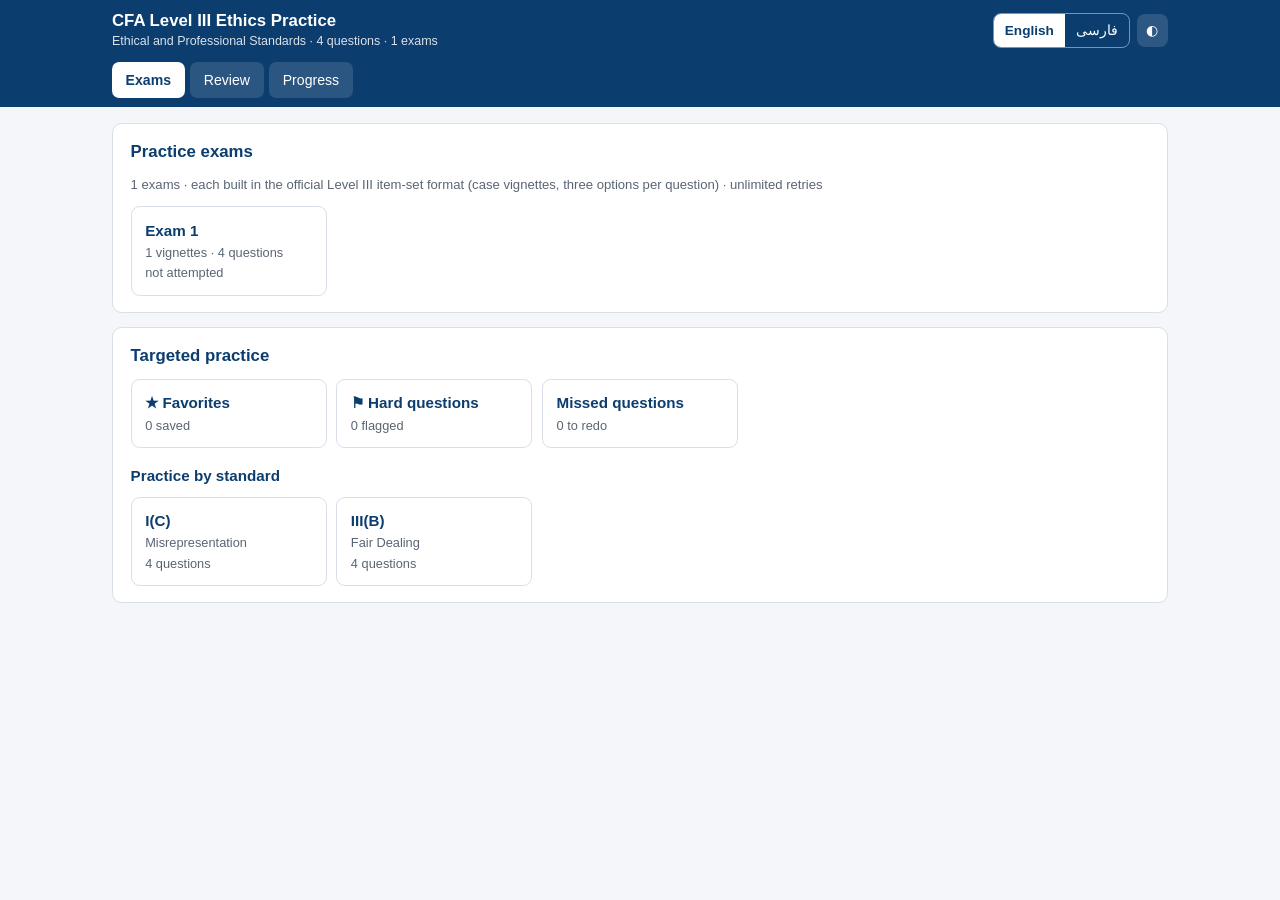
==== index.html @ cecebac5 "Initial app skeleton: static app, server mode, validator (question bank in progress) Co-Authored-By:" ====
<!DOCTYPE html>
<html lang="en" dir="ltr">
<head>
<meta charset="utf-8">
<meta name="viewport" content="width=device-width, initial-scale=1">
<meta name="theme-color" content="#0b3d6e">
<title>CFA Ethics Practice</title>
<link rel="preconnect" href="https://fonts.googleapis.com">
<link rel="preconnect" href="https://fonts.gstatic.com" crossorigin>
<link href="https://fonts.googleapis.com/css2?family=Vazirmatn:wght@400;600;700&display=swap" rel="stylesheet">
<link rel="stylesheet" href="style.css">
</head>
<body>
<header class="top">
  <div class="top-in">
    <div class="brand">
      <h1 id="t-title">CFA Level III Ethics Practice</h1>
      <div class="sub" id="t-sub"></div>
    </div>
    <div class="tools">
      <div class="lang" role="group" aria-label="Language">
        <button type="button" data-lang="en" class="on">English</button>
        <button type="button" data-lang="fa">فارسی</button>
      </div>
      <button type="button" class="iconbtn" id="themeBtn" aria-label="Theme">◐</button>
    </div>
  </div>
  <nav class="tabs" id="tabs"></nav>
</header>
<main id="app"><div class="card"><div class="empty">Loading...</div></div></main>
<script src="data/bank.js"></script>
<script src="app.js"></script>
</body>
</html>
---- style.css ----
:root{
  --navy:#0b3d6e; --navy-2:#134f8a; --green:#127a43; --red:#b3212f; --amber:#a86400;
  --bg:#f4f6f9; --card:#ffffff; --line:#d9dfe7; --ink:#18202a; --mut:#5a6573;
  --sel:#e7f0fb; --ok-bg:#e6f5ec; --bad-bg:#fbe9eb; --note-bg:#f6f8fb; --vig-bg:#fbfaf6;
  --font-en:-apple-system,BlinkMacSystemFont,"Segoe UI",Roboto,Helvetica,Arial,sans-serif;
  --font-fa:"Vazirmatn",Tahoma,"Segoe UI",sans-serif;
}
:root[data-theme="dark"]{
  --navy:#7fb2ea; --navy-2:#9cc4ef; --green:#5cc68a; --red:#ff8a93; --amber:#f0b45a;
  --bg:#11161d; --card:#1a212b; --line:#2d3743; --ink:#e6ebf1; --mut:#9aa6b4;
  --sel:#1f3350; --ok-bg:#16301f; --bad-bg:#3a1c20; --note-bg:#1e2631; --vig-bg:#1d232c;
}
@media (prefers-color-scheme: dark){
  :root:not([data-theme="light"]){
    --navy:#7fb2ea; --navy-2:#9cc4ef; --green:#5cc68a; --red:#ff8a93; --amber:#f0b45a;
    --bg:#11161d; --card:#1a212b; --line:#2d3743; --ink:#e6ebf1; --mut:#9aa6b4;
    --sel:#1f3350; --ok-bg:#16301f; --bad-bg:#3a1c20; --note-bg:#1e2631; --vig-bg:#1d232c;
  }
}
*,*::before,*::after{box-sizing:border-box}
html{-webkit-text-size-adjust:100%;text-size-adjust:100%}
body{margin:0;background:var(--bg);color:var(--ink);font-family:var(--font-en);font-size:1rem;line-height:1.6;
     overflow-wrap:anywhere;word-break:normal}
html[lang="fa"] body{font-family:var(--font-fa);line-height:1.9}
img,canvas,svg{max-width:100%}
button{font:inherit;color:inherit}
p,li,div,span,b,td,th,button,h1,h2,h3{overflow-wrap:anywhere;min-width:0}

/* header */
.top{background:#0b3d6e;color:#fff;position:relative;z-index:5}
@media (min-width:48rem){.top{position:sticky;top:0}}
.top-in{max-width:68rem;margin:0 auto;padding:.6rem 1rem;display:flex;flex-wrap:wrap;align-items:center;gap:.5rem .9rem}
.brand{flex:1 1 14rem;min-width:0}
.brand h1{font-size:1.05rem;margin:0;font-weight:700;line-height:1.35}
.brand .sub{font-size:.78rem;opacity:.85}
.tools{display:flex;flex-wrap:wrap;gap:.4rem;align-items:center}
.lang{display:inline-flex;border:1px solid rgba(255,255,255,.45);border-radius:.5rem;overflow:hidden}
.lang button{background:transparent;color:#fff;border:0;padding:.35rem .7rem;font-size:.85rem;cursor:pointer}
.lang button.on{background:#fff;color:#0b3d6e;font-weight:700}
.iconbtn{background:rgba(255,255,255,.14);border:0;color:#fff;border-radius:.5rem;padding:.35rem .6rem;cursor:pointer;font-size:.85rem}
nav.tabs{max-width:68rem;margin:0 auto;padding:0 1rem .55rem;display:flex;flex-wrap:wrap;gap:.35rem}
nav.tabs button{background:rgba(255,255,255,.13);color:#fff;border:0;padding:.42rem .85rem;border-radius:.45rem;font-size:.88rem;cursor:pointer}
nav.tabs button.on{background:#fff;color:#0b3d6e;font-weight:700}

main{max-width:68rem;margin:0 auto;padding:1rem}
.card{background:var(--card);border:1px solid var(--line);border-radius:.6rem;padding:1rem 1.1rem;margin-bottom:.9rem;min-width:0}
h2{font-size:1.05rem;margin:0 0 .7rem;color:var(--navy);line-height:1.4}
h3{font-size:.95rem;margin:1rem 0 .5rem;color:var(--navy)}
.meta{font-size:.82rem;color:var(--mut);display:flex;flex-wrap:wrap;gap:.3rem 1rem}
.grid{display:grid;grid-template-columns:repeat(auto-fill,minmax(min(100%,11.5rem),1fr));gap:.6rem}
.tile{display:block;width:100%;text-align:start;border:1px solid var(--line);border-radius:.55rem;padding:.7rem .85rem;
      background:var(--card);cursor:pointer;min-width:0}
.tile:hover{border-color:var(--navy)}
.tile b{display:block;color:var(--navy);font-size:.95rem}
.tile span{display:block;font-size:.8rem;color:var(--mut)}
.tile .score-good{color:var(--green);font-weight:700}
.tile .score-mid{color:var(--amber);font-weight:700}
.tile .score-bad{color:var(--red);font-weight:700}

.pill{display:inline-block;font-size:.74rem;padding:.08rem .55rem;border-radius:1rem;background:var(--note-bg);
      color:var(--mut);border:1px solid var(--line);margin:0 .25rem .25rem 0;max-width:100%}
html[dir="rtl"] .pill{margin:0 0 .25rem .25rem}

.vignette{background:var(--vig-bg);border:1px solid var(--line);border-radius:.55rem;padding:.8rem 1rem;margin:.4rem 0 .2rem;
          white-space:pre-line;font-size:.95rem}
details.vig summary{cursor:pointer;color:var(--navy);font-weight:600;padding:.2rem 0}
.qtext{font-size:1.02rem;font-weight:600;margin:.8rem 0 .7rem;white-space:pre-line}
.opt{display:flex;gap:.6rem;align-items:flex-start;width:100%;text-align:start;padding:.65rem .8rem;margin-bottom:.5rem;
     border:1px solid var(--line);border-radius:.5rem;background:var(--card);cursor:pointer;min-width:0}
.opt .lt{flex:0 0 auto;font-weight:700;color:var(--navy);min-width:1.4rem}
.opt .tx{flex:1 1 auto;min-width:0}
.opt:hover{border-color:var(--navy)}
.opt.sel{border-color:var(--navy);background:var(--sel)}
.opt.right{border-color:var(--green);background:var(--ok-bg)}
.opt.wrong{border-color:var(--red);background:var(--bad-bg)}
.opt[disabled]{cursor:default}
.ans{border-inline-start:4px solid var(--green);background:var(--ok-bg);padding:.75rem .95rem;border-radius:.4rem;margin-top:.8rem;white-space:pre-line}
.ref{border-inline-start:4px solid var(--navy);background:var(--note-bg);padding:.6rem .95rem;border-radius:.4rem;margin-top:.55rem;
     font-size:.9rem;white-space:pre-line}
.bar{display:flex;flex-wrap:wrap;gap:.5rem;align-items:center;margin-top:.9rem}
.spacer{flex:1 1 auto}
.act{background:var(--navy-2);color:#fff;border:0;padding:.55rem 1rem;border-radius:.45rem;cursor:pointer;font-size:.92rem}
:root[data-theme="dark"] .act{color:#0d1520}
@media (prefers-color-scheme: dark){:root:not([data-theme="light"]) .act{color:#0d1520}}
.act.ghost{background:transparent;color:var(--navy);border:1px solid var(--navy)}
.act[disabled]{opacity:.45;cursor:default}
.flag{background:var(--card);border:1px solid var(--line);padding:.42rem .75rem;border-radius:.45rem;cursor:pointer;font-size:.86rem;color:var(--mut)}
.flag.on{border-color:var(--amber);color:var(--amber);font-weight:700}
.flag.hard.on{border-color:var(--red);color:var(--red)}
.prog{height:.4rem;background:var(--line);border-radius:.3rem;overflow:hidden;margin:.6rem 0 .2rem}
.prog i{display:block;height:100%;background:var(--navy-2);transition:width .25s}
html[dir="rtl"] .prog i{margin-inline-start:0}
.qnav{display:flex;flex-wrap:wrap;gap:.3rem;margin-top:.6rem}
.qnav button{min-width:2.1rem;padding:.25rem .4rem;border:1px solid var(--line);border-radius:.35rem;background:var(--card);cursor:pointer;font-size:.8rem}
.qnav button.cur{border-color:var(--navy);font-weight:700;color:var(--navy)}
.qnav button.ok{background:var(--ok-bg);border-color:var(--green)}
.qnav button.no{background:var(--bad-bg);border-color:var(--red)}
.qnav button.ans-d{background:var(--sel)}
.stats{display:flex;flex-wrap:wrap;gap:.8rem 1.6rem;margin:.6rem 0}
.stat b{display:block;font-size:1.45rem;color:var(--navy);line-height:1.2}
.stat span{font-size:.78rem;color:var(--mut)}
.tablewrap{overflow-x:auto;-webkit-overflow-scrolling:touch;max-width:100%}
table{width:100%;border-collapse:collapse;font-size:.88rem}
th,td{text-align:start;padding:.45rem .5rem;border-bottom:1px solid var(--line);vertical-align:top}
th{color:var(--mut);font-weight:600;font-size:.76rem;text-transform:capitalize}
.good{color:var(--green);font-weight:700}.mid{color:var(--amber);font-weight:700}.bad{color:var(--red);font-weight:700}
.empty{color:var(--mut);text-align:center;padding:1.3rem 0}
.barrow{display:flex;align-items:center;gap:.6rem;margin:.35rem 0;flex-wrap:wrap}
.barrow .lbl{flex:1 1 12rem;min-width:0;font-size:.86rem}
.barrow .track{flex:2 1 10rem;height:.65rem;background:var(--line);border-radius:.4rem;overflow:hidden;min-width:6rem}
.barrow .track i{display:block;height:100%}
.barrow .val{flex:0 0 auto;font-size:.82rem;min-width:4.5rem;text-align:end}
.form{display:grid;gap:.6rem;max-width:24rem}
.form input{padding:.6rem .7rem;border:1px solid var(--line);border-radius:.45rem;background:var(--card);color:var(--ink);font:inherit;width:100%}
.err{color:var(--red);font-size:.88rem;min-height:1.2em}
.tip{font-size:.9rem;color:var(--mut)}
.guide li{margin-bottom:.35rem}
.result-q{border-top:1px solid var(--line);padding:.7rem 0}
.toast{position:fixed;inset-inline:1rem;bottom:1rem;max-width:30rem;margin:0 auto;background:#0b3d6e;color:#fff;padding:.6rem .9rem;
       border-radius:.5rem;font-size:.9rem;z-index:20;text-align:center}
@media (max-width:40rem){
  main{padding:.75rem}
  .card{padding:.85rem .85rem}
  .brand h1{font-size:.98rem}
  .act,.flag{padding:.5rem .75rem}
  .bar .spacer{display:none}
}
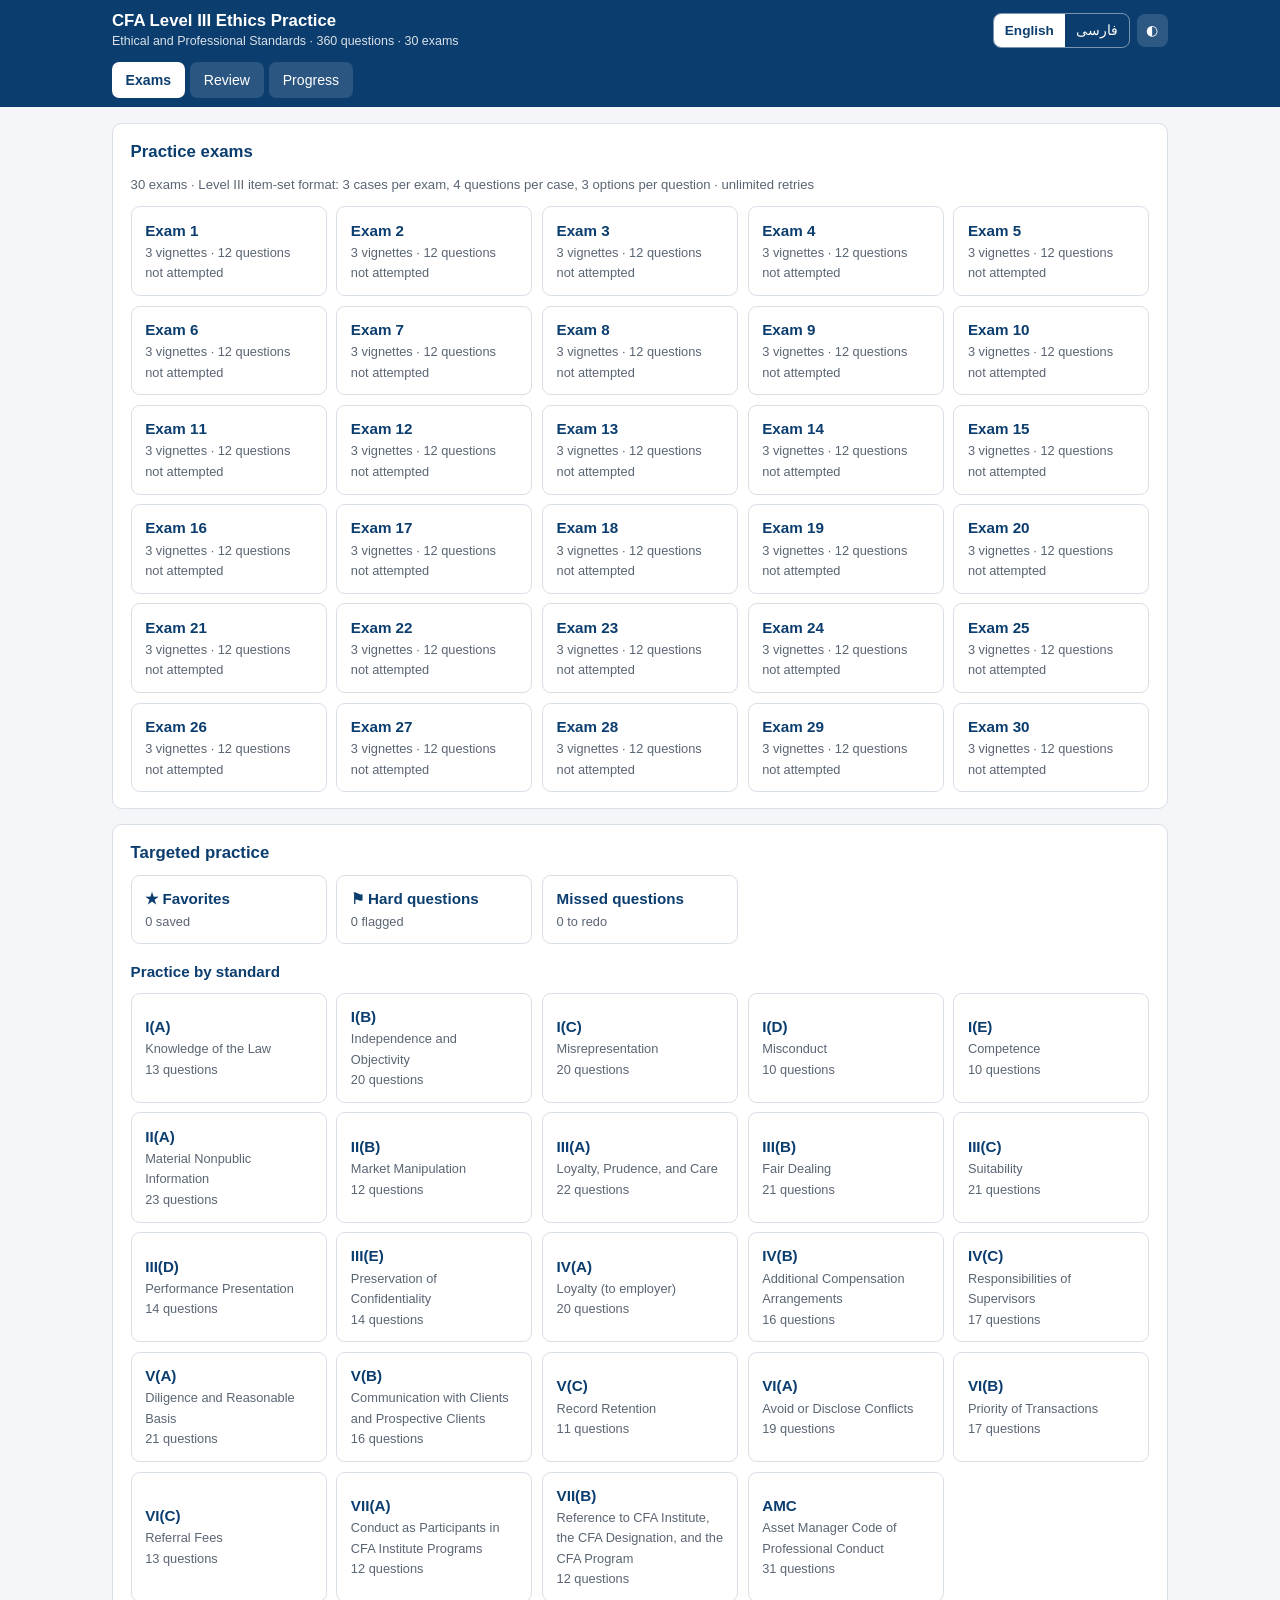
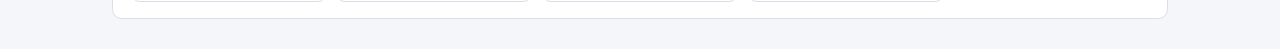
==== commit 541b7166: "Add 30 verified bilingual exams (360 questions), lesson formatting, cache busting Co-Authored-By: Cl" ====
--- a/index.html
+++ b/index.html
@@ -8,7 +8,7 @@
 <link rel="preconnect" href="https://fonts.googleapis.com">
 <link rel="preconnect" href="https://fonts.gstatic.com" crossorigin>
 <link href="https://fonts.googleapis.com/css2?family=Vazirmatn:wght@400;600;700&display=swap" rel="stylesheet">
-<link rel="stylesheet" href="style.css">
+<link rel="stylesheet" href="style.css?v=20261020b">
 </head>
 <body>
 <header class="top">
@@ -28,7 +28,7 @@
   <nav class="tabs" id="tabs"></nav>
 </header>
 <main id="app"><div class="card"><div class="empty">Loading...</div></div></main>
-<script src="data/bank.js"></script>
-<script src="app.js"></script>
+<script src="data/bank.js?v=20261020b"></script>
+<script src="app.js?v=20261020b"></script>
 </body>
 </html>
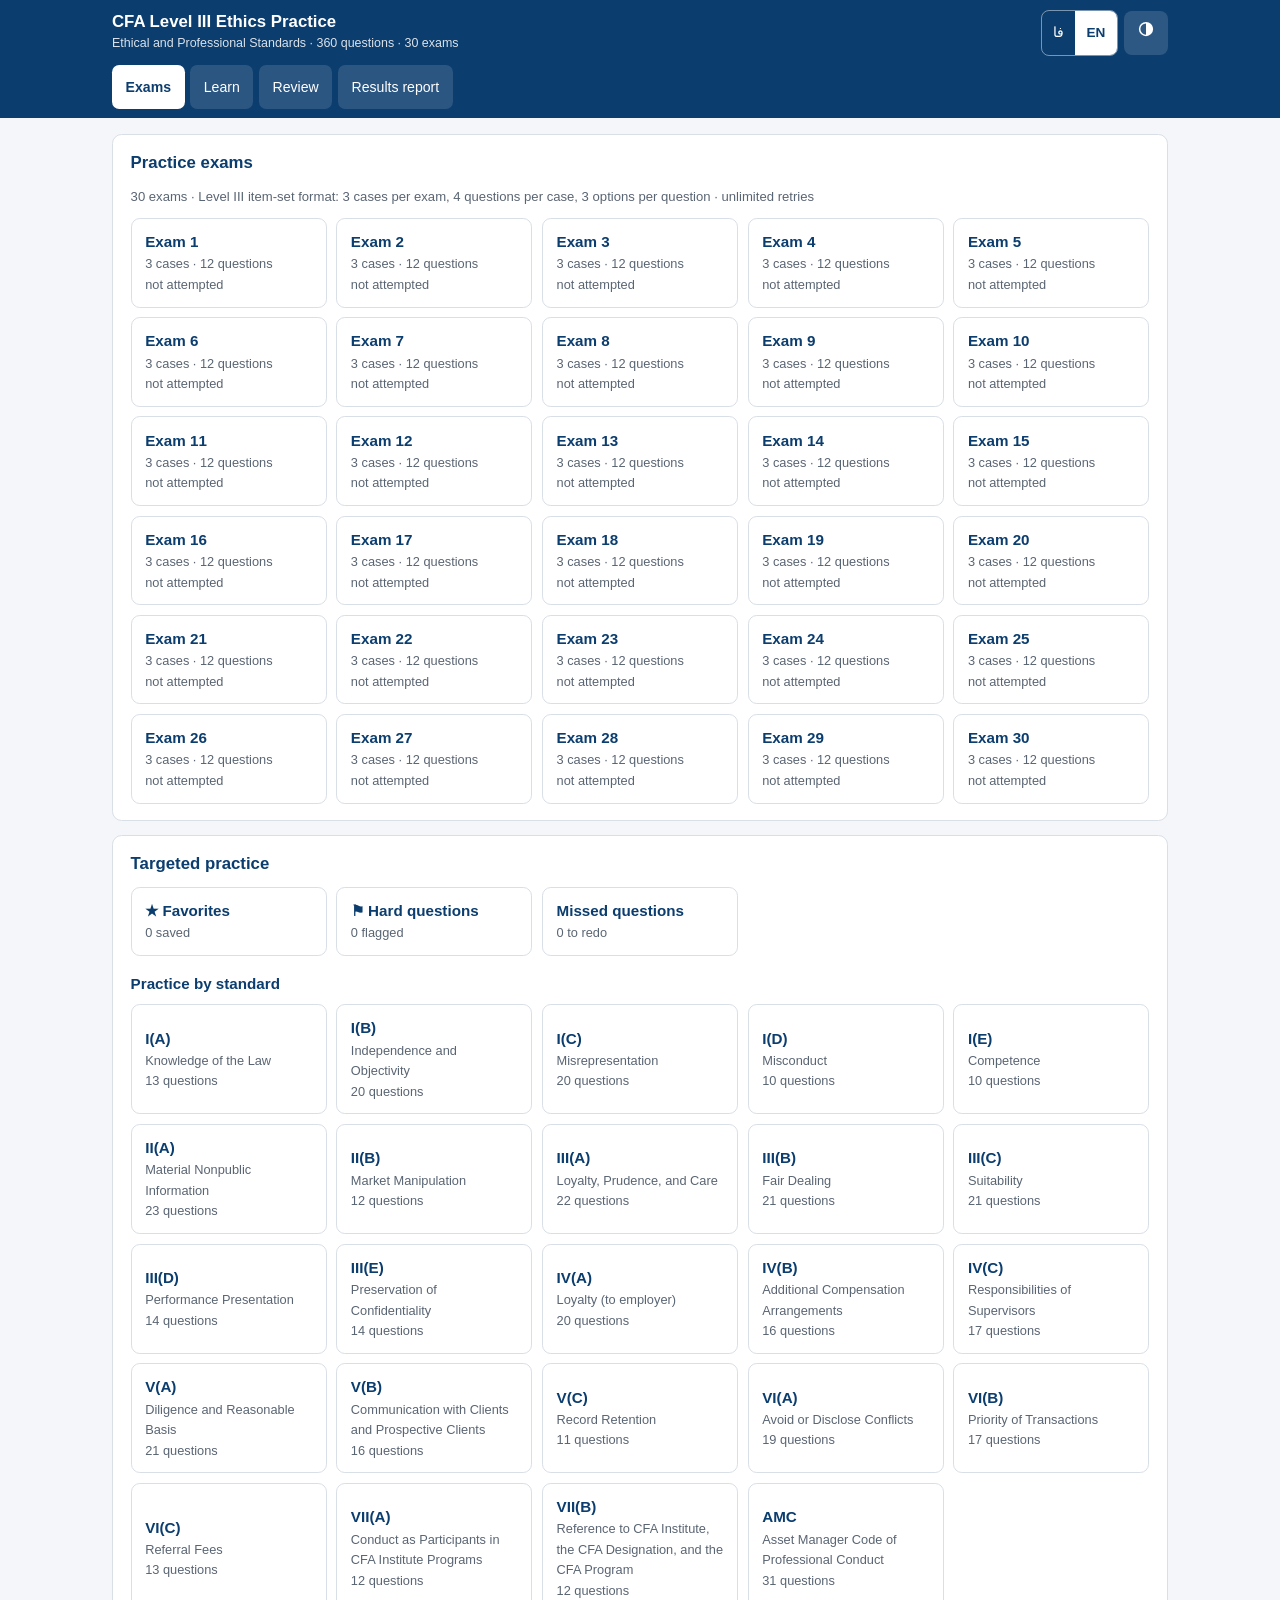
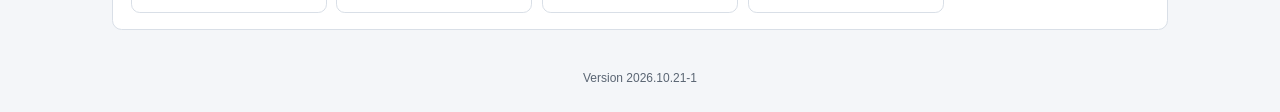
==== commit 80cc3142: "Learn tree, results report, hash routing with scroll restore, bug reports, password sign-in, self-ho" ====
--- a/index.html
+++ b/index.html
@@ -2,13 +2,14 @@
 <html lang="en" dir="ltr">
 <head>
 <meta charset="utf-8">
-<meta name="viewport" content="width=device-width, initial-scale=1">
+<meta name="viewport" content="width=device-width, initial-scale=1, viewport-fit=cover">
 <meta name="theme-color" content="#0b3d6e">
 <title>CFA Ethics Practice</title>
-<link rel="preconnect" href="https://fonts.googleapis.com">
-<link rel="preconnect" href="https://fonts.gstatic.com" crossorigin>
-<link href="https://fonts.googleapis.com/css2?family=Vazirmatn:wght@400;600;700&display=swap" rel="stylesheet">
-<link rel="stylesheet" href="style.css?v=20261020b">
+<link rel="icon" href="icon.svg?v=20261021a" type="image/svg+xml">
+<link rel="icon" href="icon-32.png?v=20261021a" sizes="32x32" type="image/png">
+<link rel="apple-touch-icon" href="apple-touch-icon.png?v=20261021a">
+<link rel="manifest" href="manifest.webmanifest">
+<link rel="stylesheet" href="style.css?v=20261021a">
 </head>
 <body>
 <header class="top">
@@ -18,17 +19,21 @@
       <div class="sub" id="t-sub"></div>
     </div>
     <div class="tools">
+      <button type="button" class="bugbtn" id="bugBtn" hidden aria-label="Report a problem" title="Report a problem"><svg viewBox="0 0 24 24" width="15" height="15" aria-hidden="true"><path fill="currentColor" d="M12 4a3 3 0 0 0-3 3h6a3 3 0 0 0-3-3zm-5.6 4.2L4.3 6.1 3 7.4l2 2A7 7 0 0 0 5 11H2v2h3c0 .7.1 1.4.3 2H3v2h3.1A7 7 0 0 0 12 21a7 7 0 0 0 5.9-4H21v-2h-2.3c.2-.6.3-1.3.3-2h3v-2h-3c0-.6 0-1.1-.2-1.6l2-2-1.3-1.3-2.1 2.1A3 3 0 0 0 15 8H9a3 3 0 0 0-2.6 1.2zM11 11h2v7h-2z"/></svg></button>
       <div class="lang" role="group" aria-label="Language">
-        <button type="button" data-lang="en" class="on">English</button>
-        <button type="button" data-lang="fa">فارسی</button>
+        <button type="button" data-lang="fa">فا</button>
+        <button type="button" data-lang="en" class="on">EN</button>
       </div>
-      <button type="button" class="iconbtn" id="themeBtn" aria-label="Theme">◐</button>
+      <button type="button" class="iconbtn" id="themeBtn" aria-label="Light or dark" title="Light or dark"><svg viewBox="0 0 24 24" width="18" height="18" aria-hidden="true"><circle cx="12" cy="12" r="8.5" fill="none" stroke="currentColor" stroke-width="2"/><path d="M12 3.5a8.5 8.5 0 0 1 0 17z" fill="currentColor"/></svg></button>
     </div>
   </div>
   <nav class="tabs" id="tabs"></nav>
 </header>
 <main id="app"><div class="card"><div class="empty">Loading...</div></div></main>
-<script src="data/bank.js?v=20261020b"></script>
-<script src="app.js?v=20261020b"></script>
+<footer class="foot" id="foot"></footer>
+<script src="i18n.js?v=20261021a"></script>
+<script src="data/bank.js?v=20261021a"></script>
+<script src="data/learn.js?v=20261021a"></script>
+<script src="app.js?v=20261021a"></script>
 </body>
 </html>
--- a/style.css
+++ b/style.css
@@ -1,9 +1,12 @@
+@font-face{font-family:"Vazirmatn";font-style:normal;font-weight:400;font-display:swap;src:url(fonts/vazirmatn-arabic-400-normal.woff2) format("woff2");unicode-range:U+0600-06FF,U+0750-077F,U+08A0-08FF,U+200C-200E,U+2010-2011,U+204F,U+2E41,U+FB50-FDFF,U+FE70-FEFC}
+@font-face{font-family:"Vazirmatn";font-style:normal;font-weight:700;font-display:swap;src:url(fonts/vazirmatn-arabic-700-normal.woff2) format("woff2");unicode-range:U+0600-06FF,U+0750-077F,U+08A0-08FF,U+200C-200E,U+2010-2011,U+204F,U+2E41,U+FB50-FDFF,U+FE70-FEFC}
 :root{
   --navy:#0b3d6e; --navy-2:#134f8a; --green:#127a43; --red:#b3212f; --amber:#a86400;
   --bg:#f4f6f9; --card:#ffffff; --line:#d9dfe7; --ink:#18202a; --mut:#5a6573;
   --sel:#e7f0fb; --ok-bg:#e6f5ec; --bad-bg:#fbe9eb; --note-bg:#f6f8fb; --vig-bg:#fbfaf6;
   --font-en:-apple-system,BlinkMacSystemFont,"Segoe UI",Roboto,Helvetica,Arial,sans-serif;
   --font-fa:"Vazirmatn",Tahoma,"Segoe UI",sans-serif;
+  --b-good:#127a43; --b-mid:#b26a00; --b-bad:#b3212f;
 }
 :root[data-theme="dark"]{
   --navy:#7fb2ea; --navy-2:#9cc4ef; --green:#5cc68a; --red:#ff8a93; --amber:#f0b45a;
@@ -125,3 +128,107 @@
   .act,.flag{padding:.5rem .75rem}
   .bar .spacer{display:none}
 }
+
+/* ---- phone friendliness ---- */
+button,a,select,summary,label{touch-action:manipulation}
+.act,.flag,.opt,.tile,nav.tabs button,.lang button,.iconbtn{min-height:44px}
+.qnav button{min-height:40px;min-width:40px}
+input,select,textarea{font-size:16px}
+body{padding-bottom:env(safe-area-inset-bottom)}
+.top-in{padding-left:max(1rem,env(safe-area-inset-left));padding-right:max(1rem,env(safe-area-inset-right))}
+.foot{max-width:68rem;margin:0 auto;padding:.5rem 1rem 1.5rem;color:var(--mut);font-size:.75rem;text-align:center}
+a.act{display:inline-flex;align-items:center;text-decoration:none}
+.filelbl{display:inline-flex;align-items:center;cursor:pointer}
+/* small bug icon in the header: separate from every other button */
+.bugbtn{background:transparent;border:0;color:#fff;opacity:.7;width:28px;height:28px;padding:0;border-radius:50%;cursor:pointer;display:inline-flex;align-items:center;justify-content:center;margin-inline-end:.6rem}
+.bugbtn:hover,.bugbtn:focus-visible{opacity:1;background:rgba(255,255,255,.14)}
+.bugbtn[hidden]{display:none}
+/* forms */
+.form{display:grid;gap:.75rem;max-width:30rem}
+.form label{display:grid;gap:.3rem;font-size:.9rem;color:var(--mut)}
+.form input,.form select,.form textarea,.inp{padding:.6rem .7rem;border:1px solid var(--line);border-radius:.45rem;background:var(--card);color:var(--ink);font:inherit;font-size:16px;width:100%;min-height:44px}
+.inp{flex:1 1 14rem;width:auto}
+.warnbox{border:1px solid var(--amber);background:var(--note-bg);padding:.7rem .9rem;border-radius:.5rem;margin:.6rem 0}
+.gbtn{min-height:48px;margin:.8rem 0 .2rem}
+.login h3{margin-top:1.2rem}
+.tip.small{font-size:.8rem;margin-top:.8rem}
+/* modal */
+.modal{position:fixed;inset:0;background:rgba(10,20,30,.45);z-index:30;display:flex;align-items:flex-end;justify-content:center;padding:0}
+.modal .sheet{background:var(--card);color:var(--ink);width:100%;max-width:34rem;max-height:92dvh;overflow:auto;border-radius:.9rem .9rem 0 0;padding:1rem 1.1rem calc(1rem + env(safe-area-inset-bottom))}
+@media (min-width:40rem){.modal{align-items:center}.modal .sheet{border-radius:.9rem}}
+/* learn tree */
+.tree ul{list-style:none;margin:0;padding:0}
+.tree ul ul{padding-inline-start:1.1rem;border-inline-start:1px dashed var(--line);margin-inline-start:.55rem}
+.trow{display:flex;align-items:stretch;gap:.4rem;margin:.2rem 0}
+.tog{flex:1 1 auto;display:flex;align-items:center;gap:.5rem;text-align:start;background:transparent;border:1px solid transparent;border-radius:.45rem;padding:.45rem .5rem;cursor:pointer;min-height:44px;min-width:0}
+.tog:hover{background:var(--note-bg);border-color:var(--line)}
+.tog .chev{flex:0 0 1.1rem;color:var(--navy);font-size:.9rem;text-align:center}
+.tog .tt{flex:1 1 auto;min-width:0}
+.tn[style*="--d:0"]>.trow .tt{font-weight:700;color:var(--navy)}
+.tog .cnt{flex:0 0 auto;font-size:.72rem;color:var(--mut);background:var(--note-bg);border:1px solid var(--line);border-radius:1rem;padding:0 .45rem}
+.lesbtn{flex:0 0 auto;background:var(--card);border:1px solid var(--navy);color:var(--navy);border-radius:.45rem;padding:0 .7rem;min-height:44px;cursor:pointer;font-size:.82rem}
+.crumbs{font-size:.82rem;color:var(--mut);margin:.6rem 0 .2rem;display:flex;flex-wrap:wrap;gap:.3rem;align-items:center}
+.crumbs a{color:var(--navy);text-decoration:none}
+.crumbs .sep{opacity:.6}
+.lesson-h{font-size:1.2rem;margin:.4rem 0 .8rem}
+.md{font-size:.97rem}
+.md p{margin:.5rem 0}
+.md ul,.md ol{margin:.4rem 0;padding-inline-start:1.3rem}
+.md li{margin:.25rem 0}
+.md h4{color:var(--navy);margin:1rem 0 .4rem;font-size:1rem}
+.md blockquote{margin:.6rem 0;padding:.5rem .9rem;border-inline-start:4px solid var(--navy);background:var(--note-bg);border-radius:.3rem}
+.md code{background:var(--note-bg);padding:0 .25rem;border-radius:.2rem;font-size:.9em}
+.md a{color:var(--navy-2)}
+.md table{font-size:.86rem}
+.md td,.md th{min-width:7rem}
+.sublist{display:grid;gap:.5rem}
+.subitem{display:block;border:1px solid var(--line);border-radius:.55rem;padding:.6rem .8rem;text-decoration:none;color:var(--ink);background:var(--card)}
+.subitem:hover{border-color:var(--navy)}
+.subitem b{display:block;color:var(--navy)}
+.subitem span{display:block;font-size:.82rem;color:var(--mut);margin-top:.15rem}
+/* results report */
+.tiles{display:grid;grid-template-columns:repeat(auto-fill,minmax(min(100%,9.5rem),1fr));gap:.6rem;margin-top:.4rem}
+.kpi{border:1px solid var(--line);border-radius:.6rem;padding:.6rem .8rem;background:var(--card)}
+.kpi span{display:block;font-size:.76rem;color:var(--mut)}
+.kpi b{display:block;font-size:1.55rem;line-height:1.25;color:var(--navy)}
+.kpi b.good{color:var(--green)}.kpi b.mid{color:var(--amber)}.kpi b.bad{color:var(--red)}
+.chartbox{position:relative}
+.ch-grid{stroke:var(--line);stroke-width:1}
+.ch-target{stroke:var(--mut);stroke-width:1.2;stroke-dasharray:5 4}
+.ch-ax{fill:var(--mut);font-size:12px}
+html[lang="fa"] .ch-ax{font-family:var(--font-fa)}
+.ch-line{fill:none;stroke:var(--navy-2);stroke-width:2.2;stroke-linejoin:round;stroke-linecap:round}
+.ch-dot{fill:var(--navy-2);stroke:var(--card);stroke-width:2}
+.ch-cross{stroke:var(--mut);stroke-width:1}
+.tipbox{position:absolute;top:.4rem;background:var(--card);border:1px solid var(--line);border-radius:.45rem;padding:.4rem .6rem;font-size:.8rem;box-shadow:0 4px 14px rgba(0,0,0,.12);width:150px;pointer-events:none}
+.bars{display:grid;gap:.15rem}
+.barrow .track{position:relative}
+.barrow .track i.b-good{background:var(--b-good)}.barrow .track i.b-mid{background:var(--b-mid)}.barrow .track i.b-bad{background:var(--b-bad)}
+.barrow .track i{border-radius:.4rem}
+.barrow .track .t70{position:absolute;top:-2px;bottom:-2px;inset-inline-start:70%;width:0;border-inline-start:2px dashed var(--mut);opacity:.7}
+.barrow .val{min-width:9rem}
+.barrow .val small{color:var(--mut)}
+.st{font-size:.75rem;font-weight:700;padding:0 .35rem;border-radius:.3rem;white-space:nowrap}
+.st-good{color:var(--green)}.st-mid{color:var(--amber)}.st-bad{color:var(--red)}
+.pill.st-good{color:var(--green)}.pill.st-mid{color:var(--amber)}.pill.st-bad{color:var(--red)}
+.minilink,.lnk a,.linkbtn{font-size:.78rem;color:var(--navy-2);background:none;border:0;cursor:pointer;padding:.2rem .3rem;text-decoration:underline;min-height:32px}
+.two{display:grid;grid-template-columns:repeat(auto-fit,minmax(min(100%,18rem),1fr));gap:1rem}
+.sw{list-style:none;padding:0;margin:0}
+.sw li{padding:.45rem 0;border-bottom:1px solid var(--line)}
+.sw .lnk{display:block;margin-top:.2rem}
+.plan{margin:.2rem 0;padding-inline-start:1.2rem}
+.plan li{margin:.35rem 0}
+details.tbl{margin-top:.5rem}
+details.tbl summary{cursor:pointer;color:var(--mut);font-size:.82rem}
+.usertext{white-space:pre-wrap;margin:.3rem 0}
+.iconbtn{min-width:44px}
+.tablewrap>table{min-width:28rem}
+.md .tablewrap>table{min-width:32rem}
+th{white-space:nowrap}
+@media (max-width:40rem){
+  .md .tablewrap>table.stack{min-width:0}
+  .md table.stack tr:first-child{display:none}
+  .md table.stack tr{display:block;border:1px solid var(--line);border-radius:.5rem;margin:.5rem 0;padding:.3rem .2rem}
+  .md table.stack td{display:block;border:0;padding:.25rem .5rem;min-width:0}
+  .md table.stack td::before{content:attr(data-label);display:block;font-size:.72rem;font-weight:700;color:var(--mut)}
+}
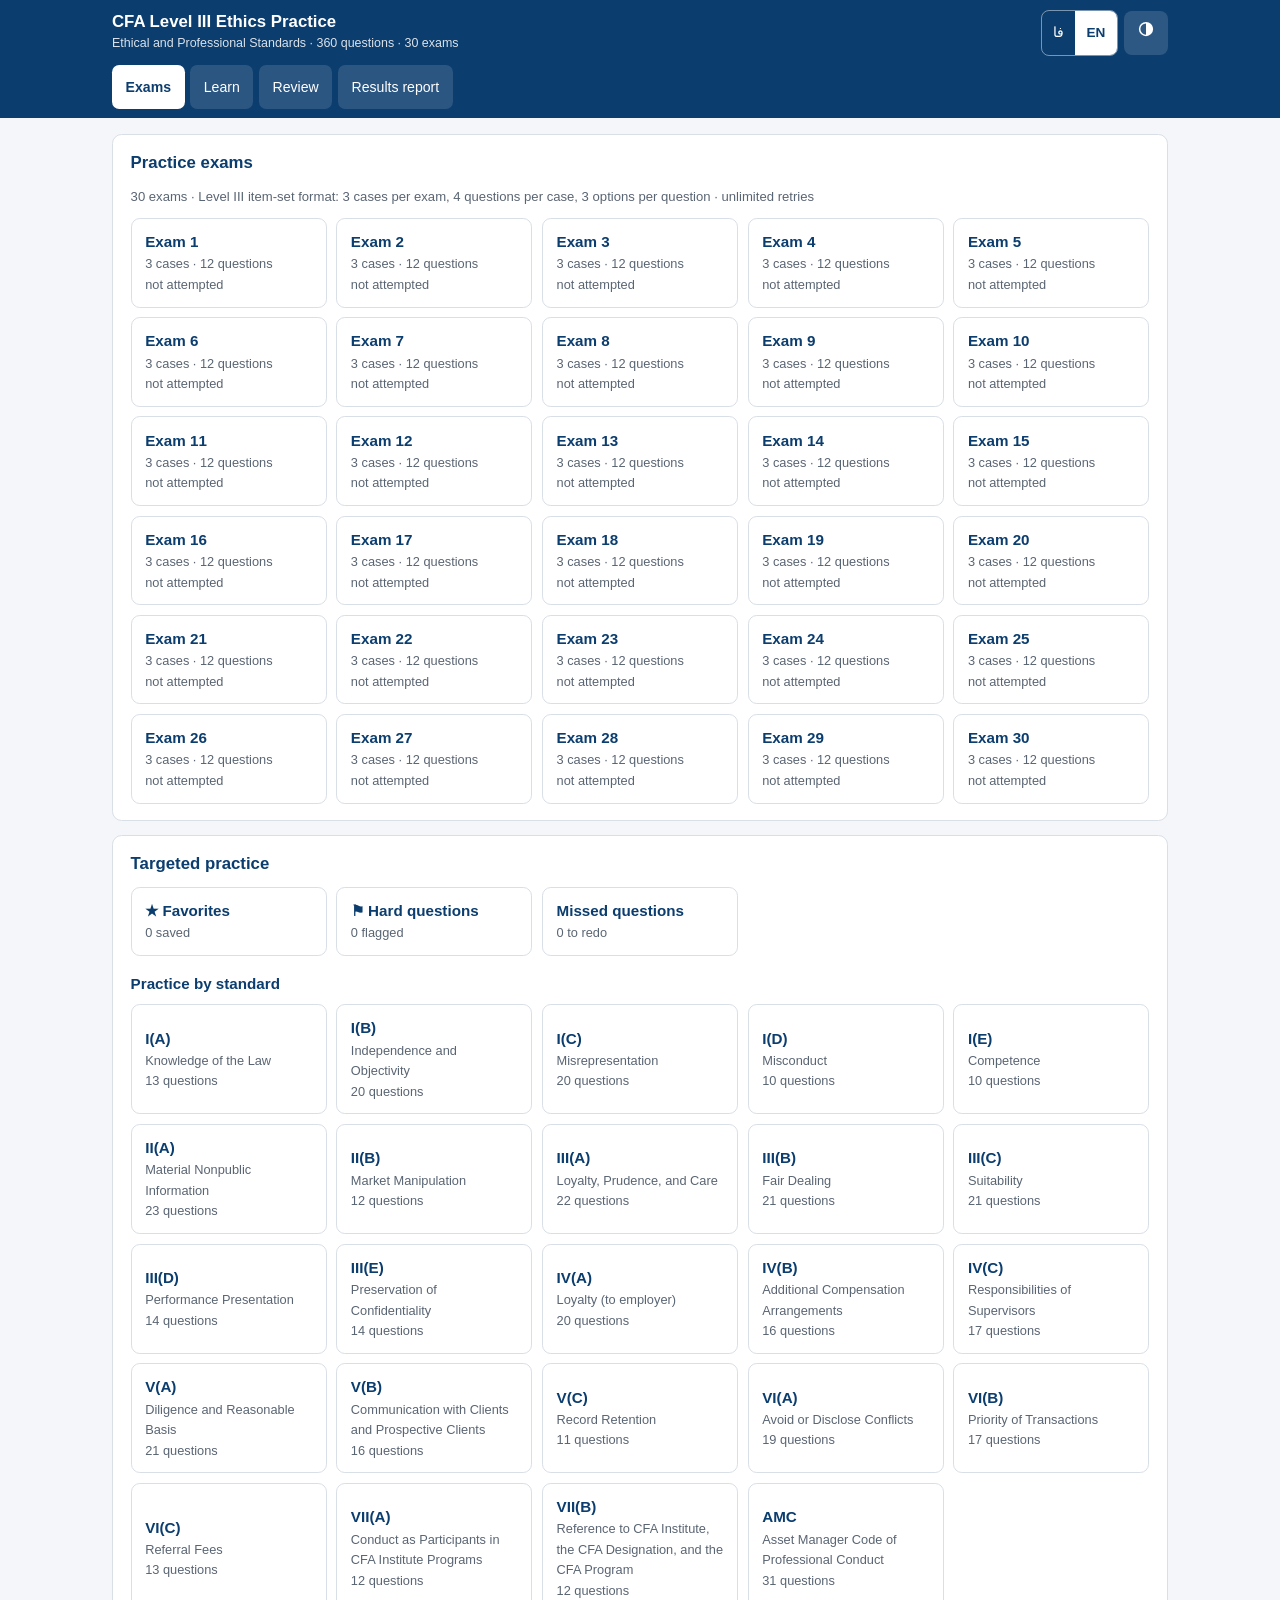
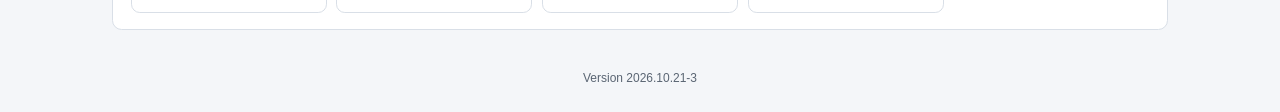
==== commit 3c6abf2d: "Learn tree: colored levels and lines, highlighted current item, larger open/close icon Co-Authored-B" ====
--- a/index.html
+++ b/index.html
@@ -5,11 +5,11 @@
 <meta name="viewport" content="width=device-width, initial-scale=1, viewport-fit=cover">
 <meta name="theme-color" content="#0b3d6e">
 <title>CFA Ethics Practice</title>
-<link rel="icon" href="icon.svg?v=20261021a" type="image/svg+xml">
-<link rel="icon" href="icon-32.png?v=20261021a" sizes="32x32" type="image/png">
-<link rel="apple-touch-icon" href="apple-touch-icon.png?v=20261021a">
+<link rel="icon" href="icon.svg?v=20261021c" type="image/svg+xml">
+<link rel="icon" href="icon-32.png?v=20261021c" sizes="32x32" type="image/png">
+<link rel="apple-touch-icon" href="apple-touch-icon.png?v=20261021c">
 <link rel="manifest" href="manifest.webmanifest">
-<link rel="stylesheet" href="style.css?v=20261021a">
+<link rel="stylesheet" href="style.css?v=20261021c">
 </head>
 <body>
 <header class="top">
@@ -31,9 +31,9 @@
 </header>
 <main id="app"><div class="card"><div class="empty">Loading...</div></div></main>
 <footer class="foot" id="foot"></footer>
-<script src="i18n.js?v=20261021a"></script>
-<script src="data/bank.js?v=20261021a"></script>
-<script src="data/learn.js?v=20261021a"></script>
-<script src="app.js?v=20261021a"></script>
+<script src="i18n.js?v=20261021c"></script>
+<script src="data/bank.js?v=20261021c"></script>
+<script src="data/learn.js?v=20261021c"></script>
+<script src="app.js?v=20261021c"></script>
 </body>
 </html>
--- a/style.css
+++ b/style.css
@@ -156,17 +156,34 @@
 .modal{position:fixed;inset:0;background:rgba(10,20,30,.45);z-index:30;display:flex;align-items:flex-end;justify-content:center;padding:0}
 .modal .sheet{background:var(--card);color:var(--ink);width:100%;max-width:34rem;max-height:92dvh;overflow:auto;border-radius:.9rem .9rem 0 0;padding:1rem 1.1rem calc(1rem + env(safe-area-inset-bottom))}
 @media (min-width:40rem){.modal{align-items:center}.modal .sheet{border-radius:.9rem}}
-/* learn tree */
+/* learn tree: each level has its own color; the item you are on is highlighted */
+:root{--lv0:#0b3d6e;--lv1:#0b7a74;--lv2:#6a3d9a;--lv3:#a35400;--lv4:#a8326e}
+:root[data-theme="dark"]{--lv0:#7fb2ea;--lv1:#5fd0c8;--lv2:#c3a3f0;--lv3:#f0b45a;--lv4:#f39ac4}
+@media (prefers-color-scheme: dark){:root:not([data-theme="light"]){--lv0:#7fb2ea;--lv1:#5fd0c8;--lv2:#c3a3f0;--lv3:#f0b45a;--lv4:#f39ac4}}
 .tree ul{list-style:none;margin:0;padding:0}
-.tree ul ul{padding-inline-start:1.1rem;border-inline-start:1px dashed var(--line);margin-inline-start:.55rem}
-.trow{display:flex;align-items:stretch;gap:.4rem;margin:.2rem 0}
-.tog{flex:1 1 auto;display:flex;align-items:center;gap:.5rem;text-align:start;background:transparent;border:1px solid transparent;border-radius:.45rem;padding:.45rem .5rem;cursor:pointer;min-height:44px;min-width:0}
-.tog:hover{background:var(--note-bg);border-color:var(--line)}
-.tog .chev{flex:0 0 1.1rem;color:var(--navy);font-size:.9rem;text-align:center}
+.tn{--lc:var(--lv0)}
+.tn.lv1{--lc:var(--lv1)}.tn.lv2{--lc:var(--lv2)}.tn.lv3{--lc:var(--lv3)}.tn.lv4{--lc:var(--lv4)}
+.tree ul ul{padding-inline-start:1rem;margin-inline-start:1.05rem;border-inline-start:3px solid var(--lc);border-color:color-mix(in srgb,var(--lc) 45%,transparent)}
+.trow{display:flex;align-items:stretch;gap:.4rem;margin:.25rem 0}
+.tog{flex:1 1 auto;display:flex;align-items:center;gap:.55rem;text-align:start;background:transparent;border:1px solid transparent;border-inline-start:4px solid transparent;border-radius:.5rem;padding:.4rem .5rem;cursor:pointer;min-height:48px;min-width:0}
+.tog:hover{background:color-mix(in srgb,var(--lc) 8%,var(--card));border-color:color-mix(in srgb,var(--lc) 35%,transparent)}
+.tog .chev{flex:0 0 2rem;width:2rem;height:2rem;display:inline-flex;align-items:center;justify-content:center;border-radius:50%;color:var(--lc);background:color-mix(in srgb,var(--lc) 13%,var(--card));border:1.5px solid color-mix(in srgb,var(--lc) 50%,transparent);transition:transform .15s}
+.tog .chev svg{width:20px;height:20px}
+html[dir="rtl"] .tog .chev svg{transform:scaleX(-1)}
+.tn.open>.trow .chev{transform:rotate(90deg);background:var(--lc);color:var(--card);border-color:var(--lc)}
+html[dir="rtl"] .tn.open>.trow .chev{transform:rotate(-90deg)}
+.tog .dot{flex:0 0 2rem;display:inline-flex;justify-content:center}
+.tog .dot::before{content:"";width:.6rem;height:.6rem;border-radius:50%;background:var(--lc)}
 .tog .tt{flex:1 1 auto;min-width:0}
-.tn[style*="--d:0"]>.trow .tt{font-weight:700;color:var(--navy)}
-.tog .cnt{flex:0 0 auto;font-size:.72rem;color:var(--mut);background:var(--note-bg);border:1px solid var(--line);border-radius:1rem;padding:0 .45rem}
-.lesbtn{flex:0 0 auto;background:var(--card);border:1px solid var(--navy);color:var(--navy);border-radius:.45rem;padding:0 .7rem;min-height:44px;cursor:pointer;font-size:.82rem}
+.tn.br>.trow .tt{color:var(--lc);font-weight:600}
+.tn.lv0>.trow .tt{font-weight:700;font-size:1.05rem}
+.tog .cnt{flex:0 0 auto;font-size:.75rem;color:var(--lc);background:color-mix(in srgb,var(--lc) 10%,var(--card));border:1px solid color-mix(in srgb,var(--lc) 40%,transparent);border-radius:1rem;padding:0 .5rem}
+.tn.path>.trow .tog{border-inline-start-color:color-mix(in srgb,var(--lc) 55%,transparent)}
+.tn.cur>.trow .tog{background:color-mix(in srgb,var(--lc) 16%,var(--card));border-color:var(--lc);border-inline-start-color:var(--lc)}
+.tn.cur>.trow .tt{font-weight:700;color:var(--ink)}
+.tn.cur>.trow .lesbtn{background:var(--lc);color:var(--card);border-color:var(--lc)}
+.lesbtn{flex:0 0 auto;background:var(--card);border:1px solid var(--lc,var(--navy));color:var(--lc,var(--navy));border-radius:.45rem;padding:0 .7rem;min-height:48px;cursor:pointer;font-size:.82rem}
+.lesbtn:hover{background:color-mix(in srgb,var(--lc) 10%,var(--card))}
 .crumbs{font-size:.82rem;color:var(--mut);margin:.6rem 0 .2rem;display:flex;flex-wrap:wrap;gap:.3rem;align-items:center}
 .crumbs a{color:var(--navy);text-decoration:none}
 .crumbs .sep{opacity:.6}
@@ -232,3 +249,6 @@
   .md table.stack td{display:block;border:0;padding:.25rem .5rem;min-width:0}
   .md table.stack td::before{content:attr(data-label);display:block;font-size:.72rem;font-weight:700;color:var(--mut)}
 }
+.modal .sheet.small{max-width:26rem}
+.cmsg{font-size:1rem;margin:.2rem 0 .4rem;white-space:pre-line}
+.act.danger{background:var(--red)}
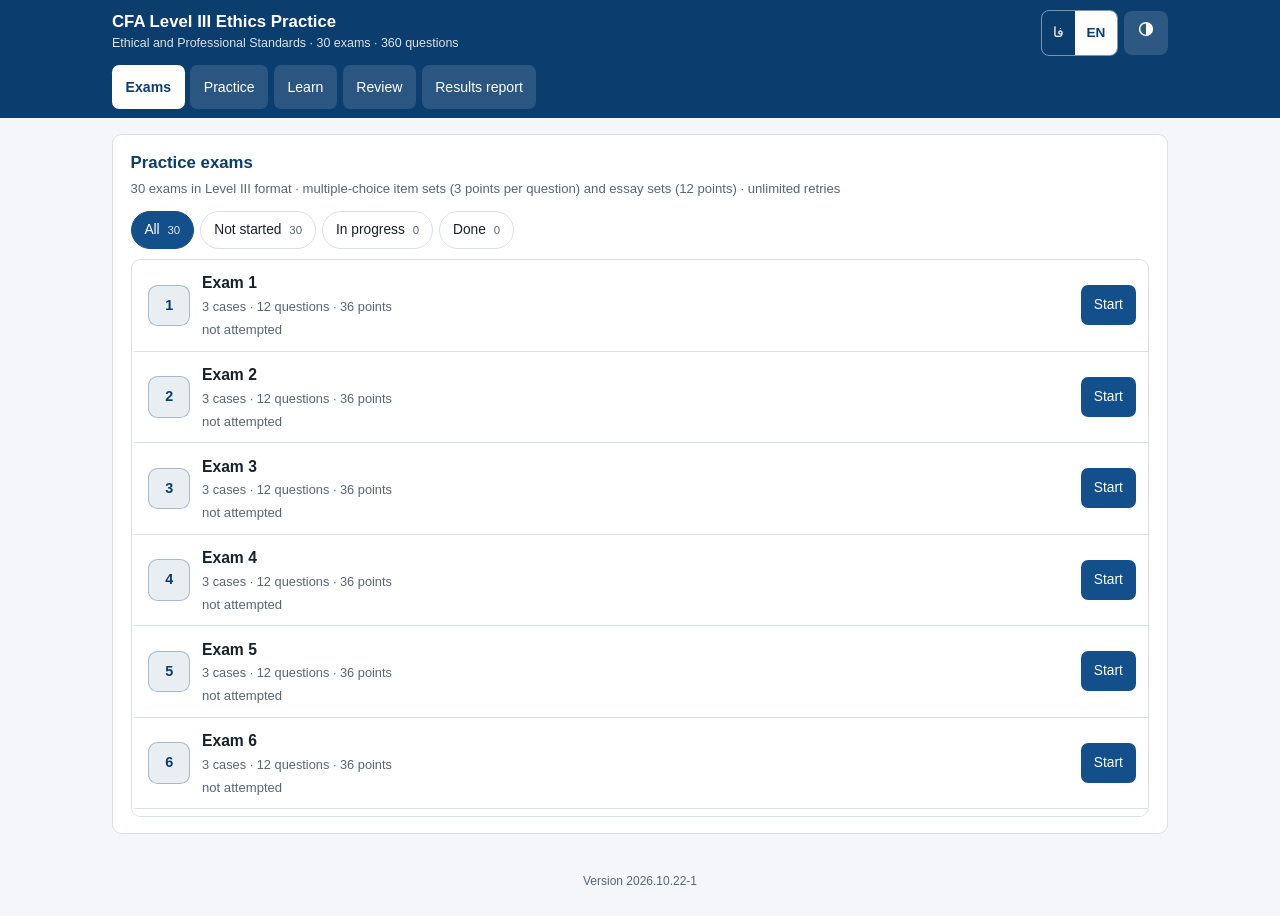
==== commit 706b56cc: "Several exams in progress at once, per-exam results and continue, tab memory, Practice tab, essay gr" ====
--- a/index.html
+++ b/index.html
@@ -5,11 +5,11 @@
 <meta name="viewport" content="width=device-width, initial-scale=1, viewport-fit=cover">
 <meta name="theme-color" content="#0b3d6e">
 <title>CFA Ethics Practice</title>
-<link rel="icon" href="icon.svg?v=20261021c" type="image/svg+xml">
-<link rel="icon" href="icon-32.png?v=20261021c" sizes="32x32" type="image/png">
-<link rel="apple-touch-icon" href="apple-touch-icon.png?v=20261021c">
+<link rel="icon" href="icon.svg?v=20261022a" type="image/svg+xml">
+<link rel="icon" href="icon-32.png?v=20261022a" sizes="32x32" type="image/png">
+<link rel="apple-touch-icon" href="apple-touch-icon.png?v=20261022a">
 <link rel="manifest" href="manifest.webmanifest">
-<link rel="stylesheet" href="style.css?v=20261021c">
+<link rel="stylesheet" href="style.css?v=20261022a">
 </head>
 <body>
 <header class="top">
@@ -31,9 +31,9 @@
 </header>
 <main id="app"><div class="card"><div class="empty">Loading...</div></div></main>
 <footer class="foot" id="foot"></footer>
-<script src="i18n.js?v=20261021c"></script>
-<script src="data/bank.js?v=20261021c"></script>
-<script src="data/learn.js?v=20261021c"></script>
-<script src="app.js?v=20261021c"></script>
+<script src="i18n.js?v=20261022a"></script>
+<script src="data/bank.js?v=20261022a"></script>
+<script src="data/learn.js?v=20261022a"></script>
+<script src="app.js?v=20261022a"></script>
 </body>
 </html>
--- a/style.css
+++ b/style.css
@@ -252,3 +252,65 @@
 .modal .sheet.small{max-width:26rem}
 .cmsg{font-size:1rem;margin:.2rem 0 .4rem;white-space:pre-line}
 .act.danger{background:var(--red)}
+/* ================= exam and practice lists (fixed-height, scrollable) ================= */
+.xhead{display:flex;flex-wrap:wrap;align-items:flex-start;justify-content:space-between;gap:.6rem}
+.xhead>div{flex:1 1 16rem;min-width:0}
+.xhead h2{margin:0 0 .2rem}
+.chips{display:flex;flex-wrap:wrap;gap:.4rem;margin:.8rem 0 .6rem}
+.chip{background:var(--card);border:1px solid var(--line);border-radius:2rem;padding:.3rem .8rem;min-height:38px;cursor:pointer;color:var(--ink);font-size:.86rem}
+.chip small{color:var(--mut);margin-inline-start:.25rem}
+.chip.on{background:var(--navy-2);border-color:var(--navy-2);color:#fff}
+.chip.on small{color:inherit;opacity:.85}
+:root[data-theme="dark"] .chip.on{color:#0d1520}
+@media (prefers-color-scheme: dark){:root:not([data-theme="light"]) .chip.on{color:#0d1520}}
+.xlist{border:1px solid var(--line);border-radius:.6rem;max-height:min(62vh,38rem);overflow-y:auto;overscroll-behavior:contain;background:var(--card);scroll-behavior:auto}
+.xlist.short{max-height:none;overflow:visible;margin-bottom:.4rem}
+.xlist:focus-visible{outline:2px solid var(--navy);outline-offset:2px}
+.xrow{display:flex;align-items:center;gap:.75rem;padding:.65rem .8rem;border-bottom:1px solid var(--line);border-inline-start:4px solid transparent}
+.xrow:last-child{border-bottom:0}
+.xrow[data-status="prog"]{border-inline-start-color:var(--amber)}
+.xrow[data-status="done"]{border-inline-start-color:color-mix(in srgb,var(--green) 60%,transparent)}
+.xrow.mark{background:var(--sel)}
+.xrow[hidden]{display:none}
+.xnum{flex:0 0 auto;min-width:2.6rem;height:2.6rem;padding:0 .35rem;border-radius:.6rem;display:inline-flex;align-items:center;justify-content:center;
+  font-weight:700;color:var(--navy);background:color-mix(in srgb,var(--navy) 9%,var(--card));border:1px solid color-mix(in srgb,var(--navy) 30%,transparent);font-size:.9rem}
+.xmain{flex:1 1 auto;min-width:0;display:flex;flex-direction:column;gap:.1rem}
+.xt{color:var(--ink);font-size:.98rem}
+.xmeta{font-size:.8rem;color:var(--mut)}
+.xsts{display:flex;flex-wrap:wrap;gap:.25rem .8rem;font-size:.82rem;color:var(--mut)}
+.xst.prog-on{color:var(--amber);font-weight:700}
+.xst.score-good{color:var(--green);font-weight:700}.xst.score-mid{color:var(--amber);font-weight:700}.xst.score-bad{color:var(--red);font-weight:700}
+.xacts{flex:0 0 auto;display:flex;flex-wrap:wrap;gap:.35rem;justify-content:flex-end}
+.act.sm,.flag.sm{padding:.35rem .8rem;font-size:.86rem;min-height:40px}
+a.act.dl{white-space:nowrap}
+a.act.dl small{opacity:.8;margin-inline-start:.2rem}
+.xempty{padding:1.2rem}
+@media (max-width:40rem){
+  .xrow{flex-wrap:wrap;align-items:flex-start}
+  .xmain{flex:1 1 calc(100% - 3.5rem)}
+  .xacts{flex:1 1 100%;justify-content:flex-start;padding-inline-start:3.35rem}
+}
+/* ================= essay (constructed response) ================= */
+.crpill{background:color-mix(in srgb,var(--lv2,#6a3d9a) 14%,var(--card));color:var(--lv2,#6a3d9a);border-color:color-mix(in srgb,var(--lv2,#6a3d9a) 45%,transparent);font-weight:700}
+.crcard{border-top:4px solid var(--lv2,#6a3d9a)}
+.qnav button.crq{border-style:dashed;border-color:var(--lv2,#6a3d9a)}
+.parts{display:flex;flex-direction:column;gap:.7rem;margin-top:.6rem}
+.part{border:1px solid var(--line);border-radius:.55rem;padding:.6rem .75rem;background:var(--card)}
+.part.p-ok{border-color:var(--green);background:var(--ok-bg)}
+.part.p-half{border-color:var(--amber)}
+.part.p-bad{border-color:var(--red);background:var(--bad-bg)}
+.plabel{margin-bottom:.35rem}
+.plabel small{color:var(--mut)}
+.seg{display:inline-flex;border:1px solid var(--line);border-radius:.5rem;overflow:hidden}
+.segb{background:var(--card);border:0;padding:.45rem 1.4rem;min-height:44px;cursor:pointer;color:var(--ink);font-weight:600}
+.segb+.segb{border-inline-start:1px solid var(--line)}
+.segb.on{background:var(--navy-2);color:#fff}
+:root[data-theme="dark"] .segb.on{color:#0d1520}
+@media (prefers-color-scheme: dark){:root:not([data-theme="light"]) .segb.on{color:#0d1520}}
+.inwrap{display:flex;flex-wrap:wrap;align-items:center;gap:.3rem .7rem}
+.inwrap .inp{flex:1 1 16rem}
+.inwrap textarea.inp{flex-basis:100%;resize:vertical;min-height:5.5rem}
+.casenote{flex:1 1 12rem;font-size:.76rem;color:var(--mut);line-height:1.4}
+.pfb{margin-top:.45rem;font-size:.9rem;white-space:normal}
+.pfb .small,.small{font-size:.8rem;color:var(--mut)}
+.crscore{margin:.8rem 0 .3rem;font-weight:700;color:var(--navy)}
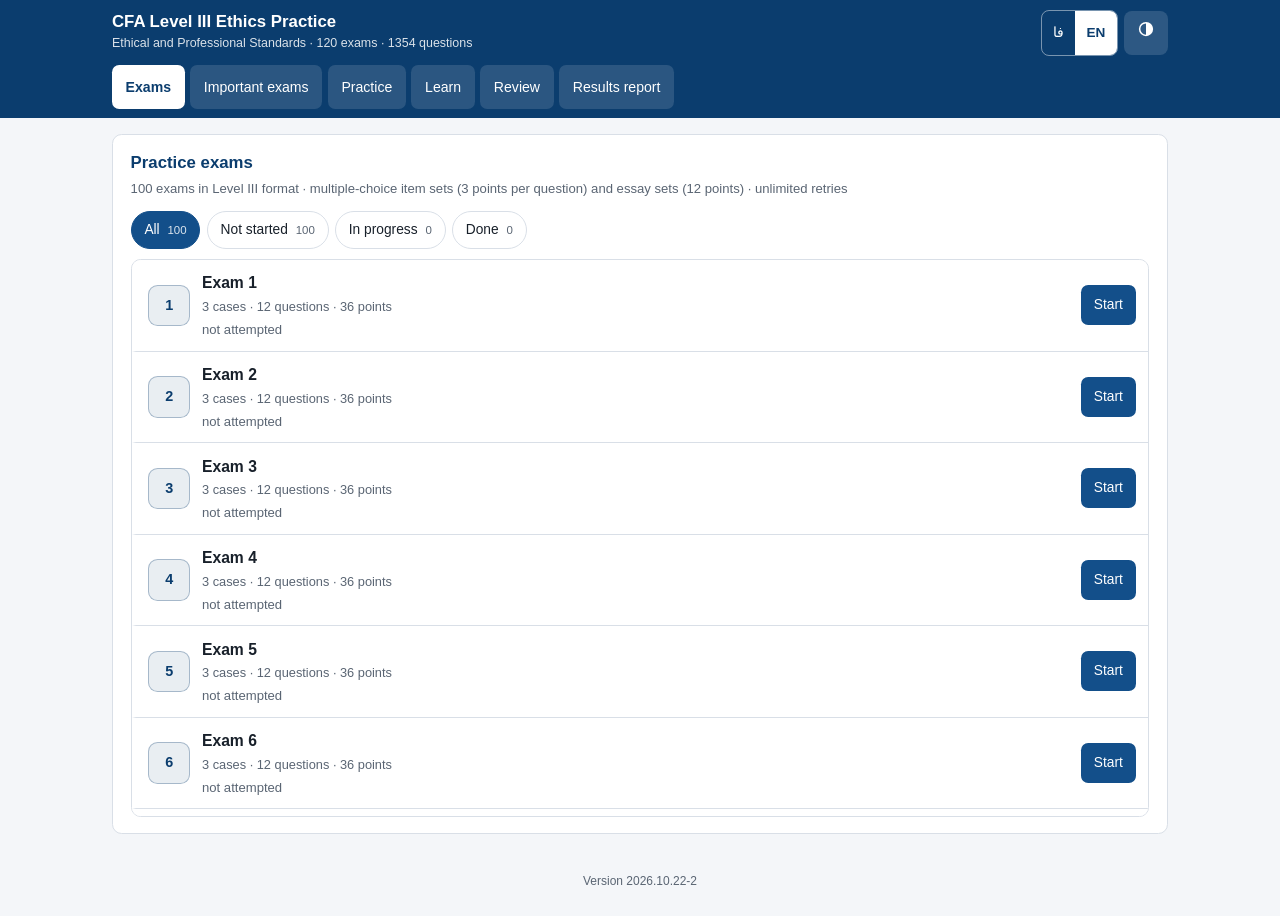
==== commit 5021df04: "100 exams (70 new with essay sets), 20 important exams, PDF downloads, final essay checker Co-Author" ====
--- a/index.html
+++ b/index.html
@@ -5,11 +5,11 @@
 <meta name="viewport" content="width=device-width, initial-scale=1, viewport-fit=cover">
 <meta name="theme-color" content="#0b3d6e">
 <title>CFA Ethics Practice</title>
-<link rel="icon" href="icon.svg?v=20261022a" type="image/svg+xml">
-<link rel="icon" href="icon-32.png?v=20261022a" sizes="32x32" type="image/png">
-<link rel="apple-touch-icon" href="apple-touch-icon.png?v=20261022a">
+<link rel="icon" href="icon.svg?v=20261022b" type="image/svg+xml">
+<link rel="icon" href="icon-32.png?v=20261022b" sizes="32x32" type="image/png">
+<link rel="apple-touch-icon" href="apple-touch-icon.png?v=20261022b">
 <link rel="manifest" href="manifest.webmanifest">
-<link rel="stylesheet" href="style.css?v=20261022a">
+<link rel="stylesheet" href="style.css?v=20261022b">
 </head>
 <body>
 <header class="top">
@@ -31,9 +31,10 @@
 </header>
 <main id="app"><div class="card"><div class="empty">Loading...</div></div></main>
 <footer class="foot" id="foot"></footer>
-<script src="i18n.js?v=20261022a"></script>
-<script src="data/bank.js?v=20261022a"></script>
-<script src="data/learn.js?v=20261022a"></script>
-<script src="app.js?v=20261022a"></script>
+<script src="i18n.js?v=20261022b"></script>
+<script src="grader.js?v=20261022b"></script>
+<script src="data/bank.js?v=20261022b"></script>
+<script src="data/learn.js?v=20261022b"></script>
+<script src="app.js?v=20261022b"></script>
 </body>
 </html>
--- a/style.css
+++ b/style.css
@@ -314,3 +314,25 @@
 .pfb{margin-top:.45rem;font-size:.9rem;white-space:normal}
 .pfb .small,.small{font-size:.8rem;color:var(--mut)}
 .crscore{margin:.8rem 0 .3rem;font-weight:700;color:var(--navy)}
+/* ================= print pages (PDF downloads) ================= */
+body.printing header.top,body.printing #foot,body.printing .bugbtn{display:none!important}
+body.printing{background:#fff;color:#111}
+body.printing main,body.printing #app{max-width:none;padding:0;margin:0}
+.printdoc{font-size:11pt;line-height:1.55;color:#111}
+html[lang="fa"] .printdoc{line-height:1.85}
+.printdoc h1{font-size:18pt;color:#0b3d6e;margin:0 0 .3rem}
+.printdoc .pset{font-size:13pt;color:#0b3d6e;margin:1.4rem 0 .4rem;break-after:avoid}
+.printdoc .vignette{background:#f7f7f2;border:1px solid #ddd;white-space:pre-wrap}
+.printdoc .pq{margin:.9rem 0;padding-top:.5rem;border-top:1px solid #ddd;break-inside:auto}
+.printdoc .pqh{margin-bottom:.35rem}
+.printdoc .popt{margin:.15rem 0;padding:.2rem .45rem;border-radius:.3rem}
+.printdoc .popt.pright{background:#e6f5ec;font-weight:700}
+.printdoc .ppart{margin:.35rem 0;padding:.35rem .5rem;border:1px solid #ddd;border-radius:.3rem}
+.printdoc .pcorr{color:#127a43;font-weight:700}
+.printdoc .ans,.printdoc .ref{break-inside:auto}
+.printdoc .plh{color:#0b3d6e;break-after:avoid;margin:1.1rem 0 .4rem}
+.printdoc .pfoot{margin-top:2rem;color:#777;font-size:9pt}
+.printdoc .md table.stack tr{display:table-row}
+@media print{header.top,#foot,.bugbtn{display:none!important}body{background:#fff}}
+body.printing{font-family:Carlito,"Liberation Sans",Arial,sans-serif}
+html[lang="fa"] body.printing{font-family:"Vazirmatn",Carlito,"Liberation Sans",Arial,sans-serif}
